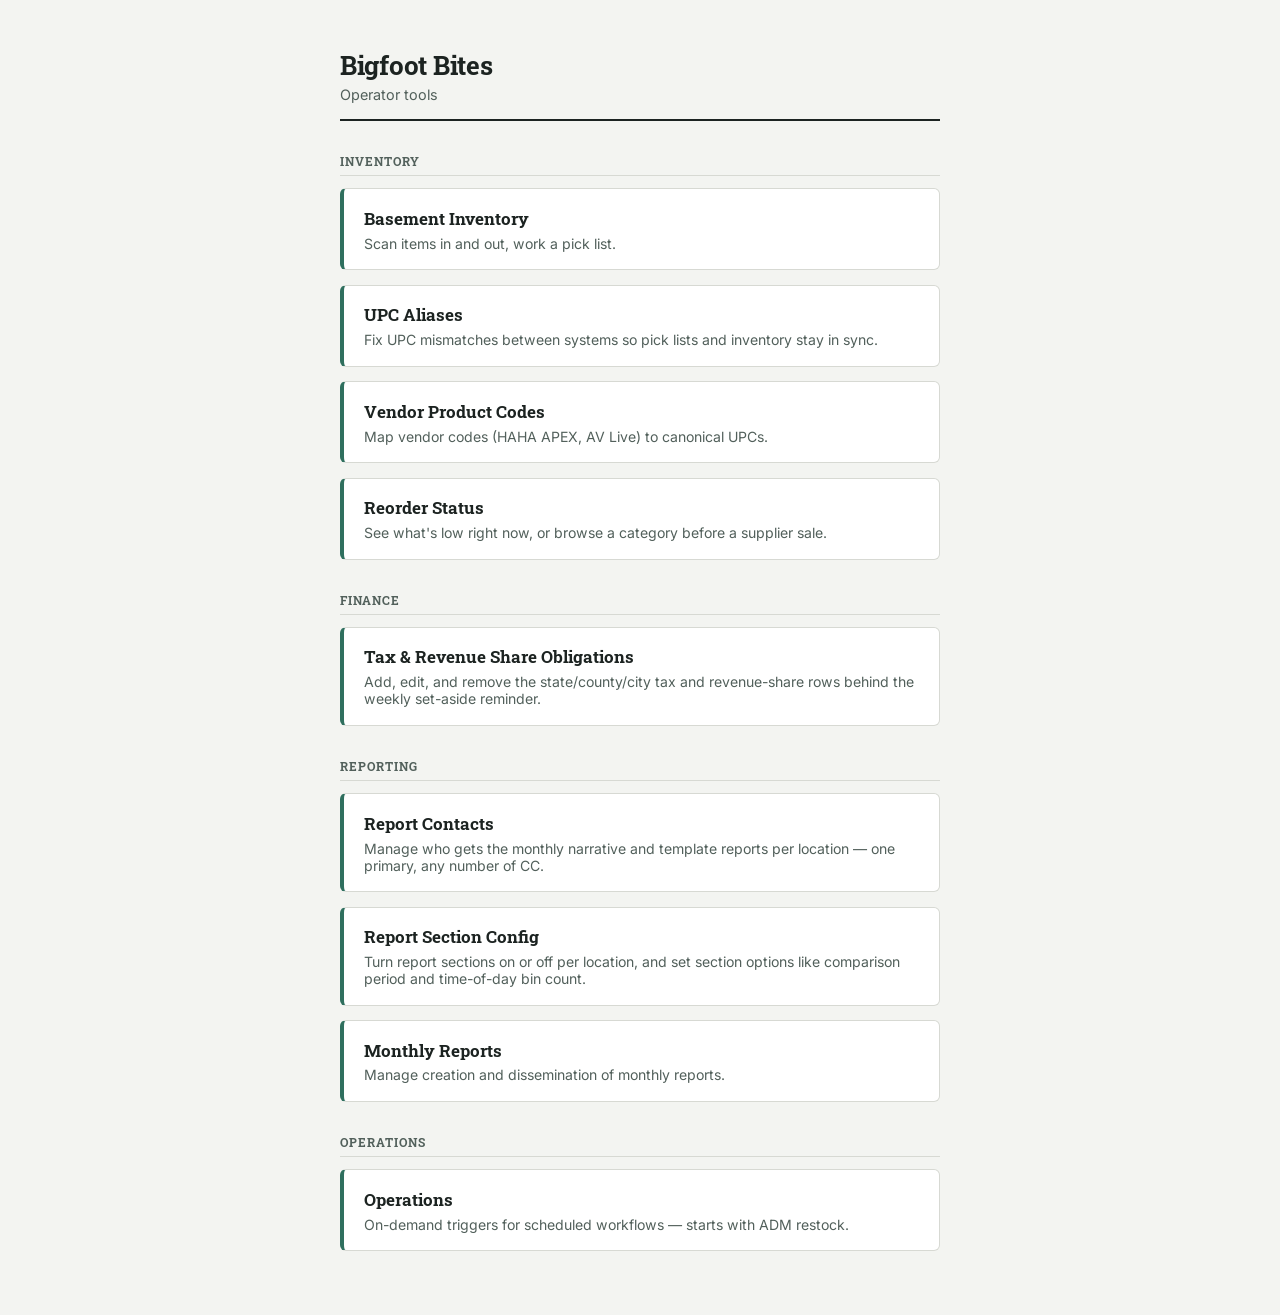
==== index.html @ 2b45f6a3 "Update vendor product mapping link in index.html" ====
<!DOCTYPE html>
<html lang="en">
<head>
<meta charset="UTF-8">
<meta name="viewport" content="width=device-width, initial-scale=1.0">
<title>Bigfoot Bites — Operator Tools</title>
<link rel="preconnect" href="https://fonts.googleapis.com">
<link href="https://fonts.googleapis.com/css2?family=Roboto+Slab:wght@500;700&family=Inter:wght@400;500;600&display=swap" rel="stylesheet">
<style>
  :root {
    --paper: #F3F4F1;
    --ink: #1C2321;
    --ink-soft: #52605B;
    --rule: #D7D9D3;
    --ledger-green: #2F6F5E;
    --ledger-green-soft: #E4EEEA;
  }
  * { box-sizing: border-box; }
  body {
    margin: 0;
    background: var(--paper);
    color: var(--ink);
    font-family: 'Inter', -apple-system, BlinkMacSystemFont, sans-serif;
    -webkit-font-smoothing: antialiased;
  }
  main {
    max-width: 640px;
    margin: 0 auto;
    padding: 3rem 1.25rem 4rem;
  }
  header {
    margin-bottom: 2rem;
    border-bottom: 2px solid var(--ink);
    padding-bottom: 1rem;
  }
  h1 {
    font-family: 'Roboto Slab', serif;
    font-weight: 700;
    font-size: 1.6rem;
    margin: 0 0 0.25rem;
    letter-spacing: -0.01em;
  }
  .subtitle { color: var(--ink-soft); font-size: 0.9rem; }
  section.category {
    margin-bottom: 2rem;
  }
  section.category:last-of-type {
    margin-bottom: 0;
  }
  h2.category-title {
    font-family: 'Roboto Slab', serif;
    font-weight: 700;
    font-size: 0.78rem;
    text-transform: uppercase;
    letter-spacing: 0.08em;
    color: var(--ink-soft);
    margin: 0 0 0.75rem;
    padding-bottom: 0.4rem;
    border-bottom: 1px solid var(--rule);
  }
  .tools { display: flex; flex-direction: column; gap: 0.9rem; }
  a.tool-card {
    display: block;
    background: #fff;
    border: 1px solid var(--rule);
    border-left: 4px solid var(--ledger-green);
    border-radius: 6px;
    padding: 1.1rem 1.25rem;
    text-decoration: none;
    color: var(--ink);
    transition: background 0.15s ease;
  }
  a.tool-card:hover { background: var(--ledger-green-soft); }
  a.tool-card:focus-visible { outline: 2px solid var(--ledger-green); outline-offset: 2px; }
  .tool-name {
    font-family: 'Roboto Slab', serif;
    font-weight: 700;
    font-size: 1.05rem;
    margin-bottom: 0.3rem;
  }
  .tool-desc { font-size: 0.88rem; color: var(--ink-soft); }
  @media (prefers-reduced-motion: reduce) { * { transition: none !important; } }
</style>
</head>
<body>
<main>
  <header>
    <h1>Bigfoot Bites</h1>
    <div class="subtitle">Operator tools</div>
  </header>

  <section class="category">
    <h2 class="category-title">Inventory</h2>
    <div class="tools">
      <a class="tool-card" href="https://bigfootbitesvending-eng.github.io/basement-inventory/">
        <div class="tool-name">Basement Inventory</div>
        <div class="tool-desc">Scan items in and out, work a pick list.</div>
      </a>
      <a class="tool-card" href="https://bigfootbitesvending-eng.github.io/basement-inventory/upc-aliases.html">
        <div class="tool-name">UPC Aliases</div>
        <div class="tool-desc">Fix UPC mismatches between systems so pick lists and inventory stay in sync.</div>
      </a>
      <a class="tool-card" href="https://bigfootbitesvending-eng.github.io/basement-inventory/vendor-product-mapping/">
        <div class="tool-name">Vendor Product Codes</div>
        <div class="tool-desc">Map vendor codes (HAHA APEX, AV Live) to canonical UPCs.</div>
      </a>
      <a class="tool-card" href="https://bigfootbitesvending-eng.github.io/basement-inventory/reorder-status/">
        <div class="tool-name">Reorder Status</div>
        <div class="tool-desc">See what's low right now, or browse a category before a supplier sale.</div>
      </a>
    </div>
  </section>

  <section class="category">
    <h2 class="category-title">Finance</h2>
    <div class="tools">
      <a class="tool-card" href="https://bigfootbitesvending-eng.github.io/tax-obligations/">
        <div class="tool-name">Tax &amp; Revenue Share Obligations</div>
        <div class="tool-desc">Add, edit, and remove the state/county/city tax and revenue-share rows behind the weekly set-aside reminder.</div>
      </a>
    </div>
  </section>

  <section class="category">
    <h2 class="category-title">Reporting</h2>
    <div class="tools">
      <a class="tool-card" href="https://bigfootbitesvending-eng.github.io/reporting/report-contacts/">
        <div class="tool-name">Report Contacts</div>
        <div class="tool-desc">Manage who gets the monthly narrative and template reports per location — one primary, any number of CC.</div>
      </a>
      <a class="tool-card" href="https://bigfootbitesvending-eng.github.io/reporting/report-config/">
        <div class="tool-name">Report Section Config</div>
        <div class="tool-desc">Turn report sections on or off per location, and set section options like comparison period and time-of-day bin count.</div>
      </a>
      <a class="tool-card" href="https://bigfootbitesvending-eng.github.io/reporting/list/">
        <div class="tool-name">Monthly Reports</div>
        <div class="tool-desc">Manage creation and dissemination of monthly reports.</div>
      </a>
    </div>
  </section>

  <section class="category">
    <h2 class="category-title">Operations</h2>
    <div class="tools">
      <a class="tool-card" href="https://bigfootbitesvending-eng.github.io/operations/">
        <div class="tool-name">Operations</div>
        <div class="tool-desc">On-demand triggers for scheduled workflows — starts with ADM restock.</div>
      </a>
    </div>
  </section>
</main>
</body>
</html>
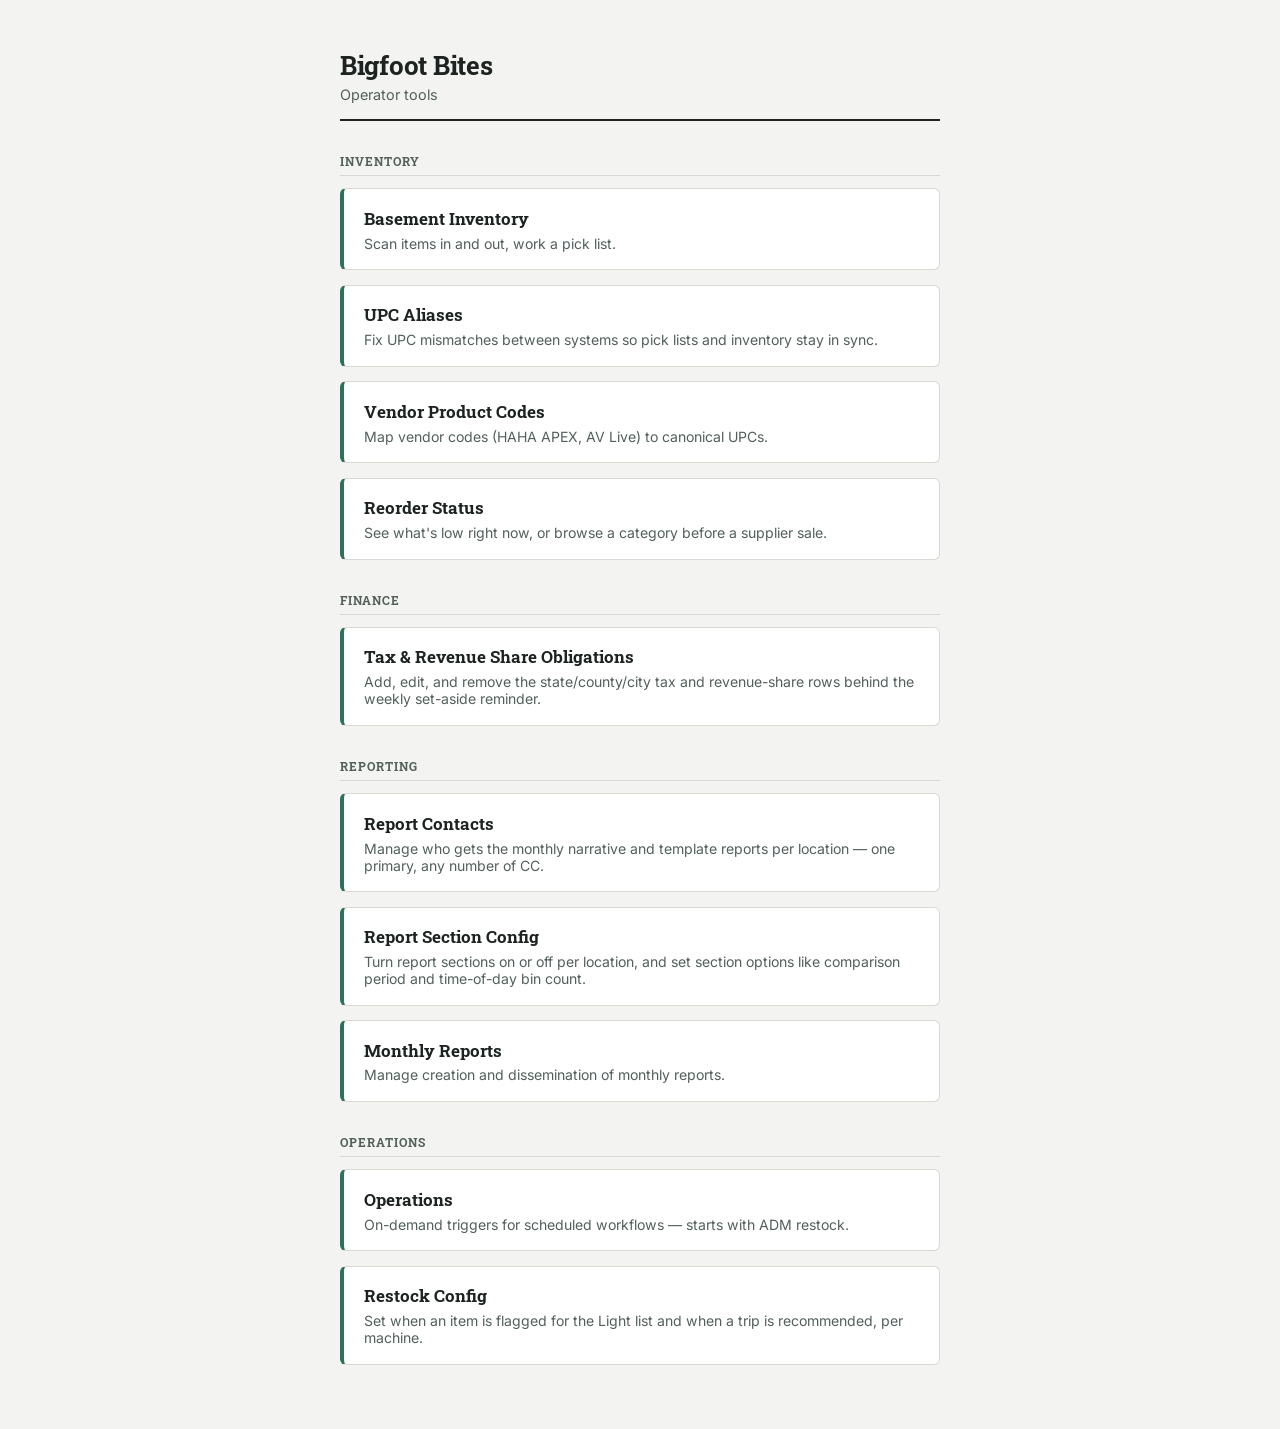
==== commit a4ab498d: "Add Restock Config tool card to index.html Added a new tool card for Restock Config with description" ====
--- a/index.html
+++ b/index.html
@@ -146,6 +146,10 @@
         <div class="tool-name">Operations</div>
         <div class="tool-desc">On-demand triggers for scheduled workflows — starts with ADM restock.</div>
       </a>
+      <a class="tool-card" href="https://bigfootbitesvending-eng.github.io/basement-inventory/restock-config/">
+        <div class="tool-name">Restock Config</div>
+        <div class="tool-desc">Set when an item is flagged for the Light list and when a trip is recommended, per machine.</div>
+      </a>
     </div>
   </section>
 </main>
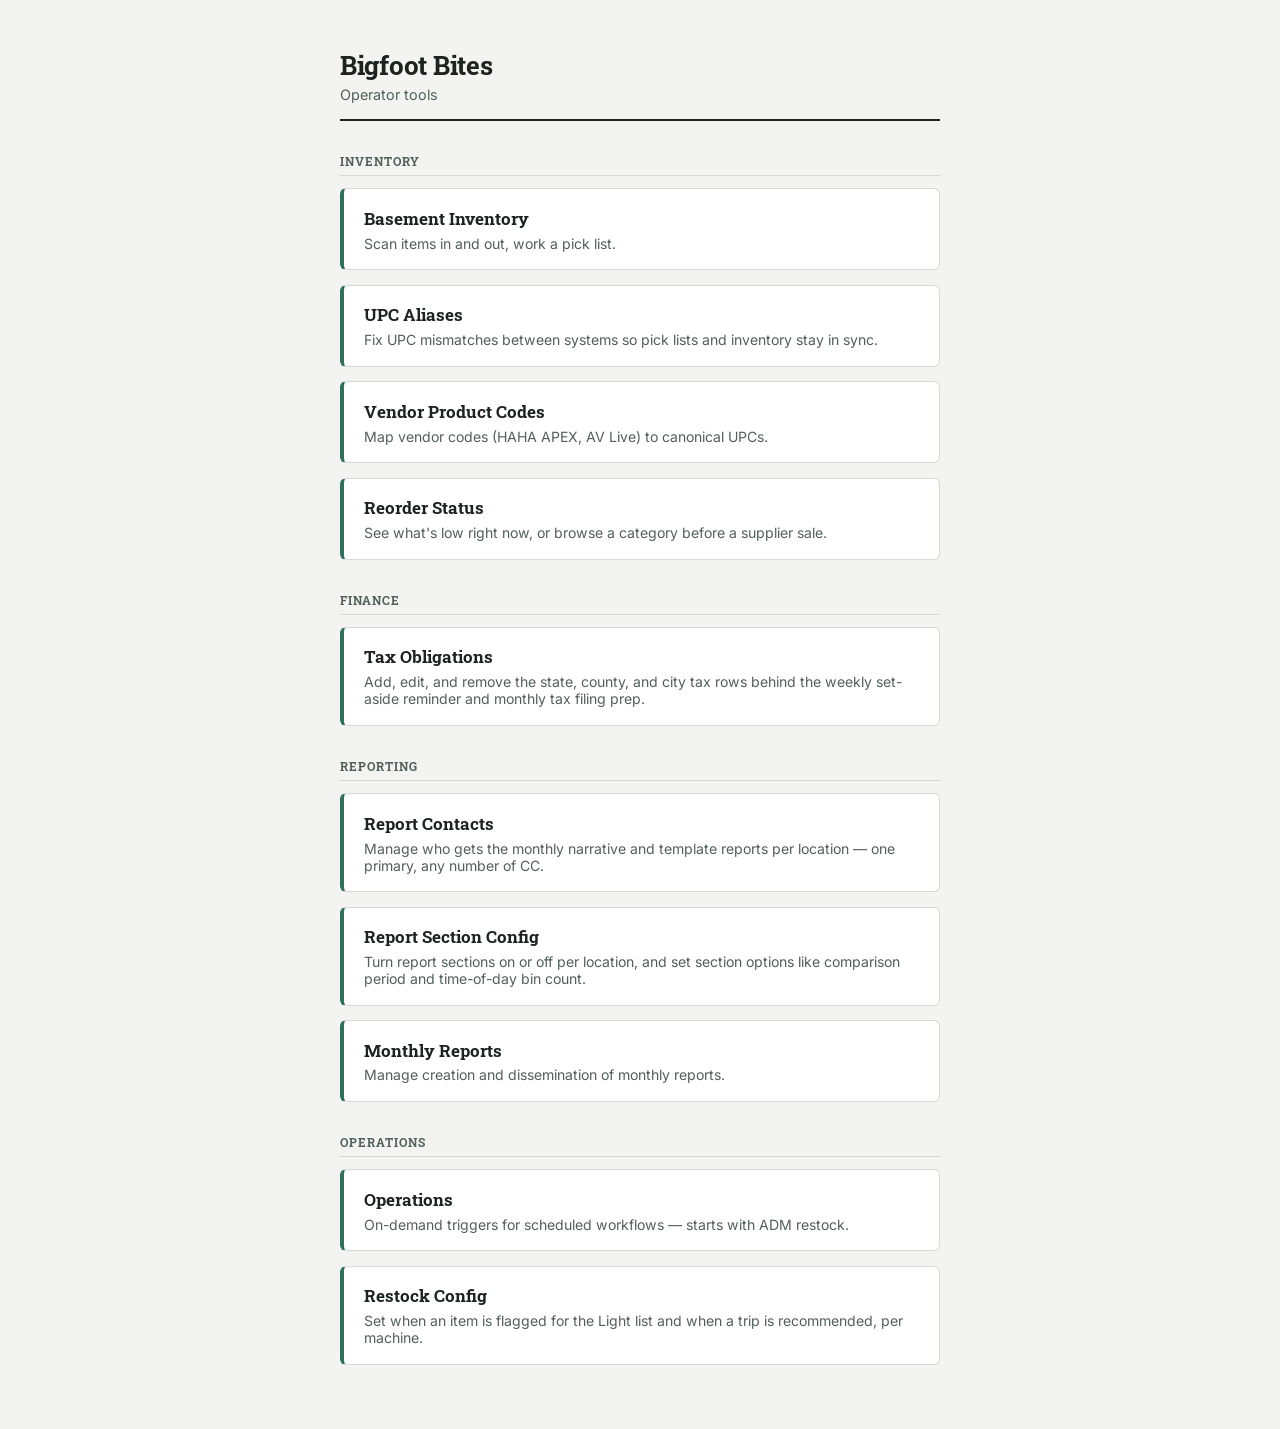
==== commit ab4bb94b: "Update Tax Obligations link and description" ====
--- a/index.html
+++ b/index.html
@@ -114,9 +114,9 @@
   <section class="category">
     <h2 class="category-title">Finance</h2>
     <div class="tools">
-      <a class="tool-card" href="https://bigfootbitesvending-eng.github.io/tax-obligations/">
-        <div class="tool-name">Tax &amp; Revenue Share Obligations</div>
-        <div class="tool-desc">Add, edit, and remove the state/county/city tax and revenue-share rows behind the weekly set-aside reminder.</div>
+      <a class="tool-card" href="https://bigfootbitesvending-eng.github.io/obligations/tax/">
+        <div class="tool-name">Tax Obligations</div>
+        <div class="tool-desc">Add, edit, and remove the state, county, and city tax rows behind the weekly set-aside reminder and monthly tax filing prep.</div>
       </a>
     </div>
   </section>
@@ -146,7 +146,7 @@
         <div class="tool-name">Operations</div>
         <div class="tool-desc">On-demand triggers for scheduled workflows — starts with ADM restock.</div>
       </a>
-      <a class="tool-card" href="https://bigfootbitesvending-eng.github.io/basement-inventory/restock-config/">
+      <a class="tool-card" href="https://bigfootbitesvending-eng.github.io/operations/restock-config/">
         <div class="tool-name">Restock Config</div>
         <div class="tool-desc">Set when an item is flagged for the Light list and when a trip is recommended, per machine.</div>
       </a>
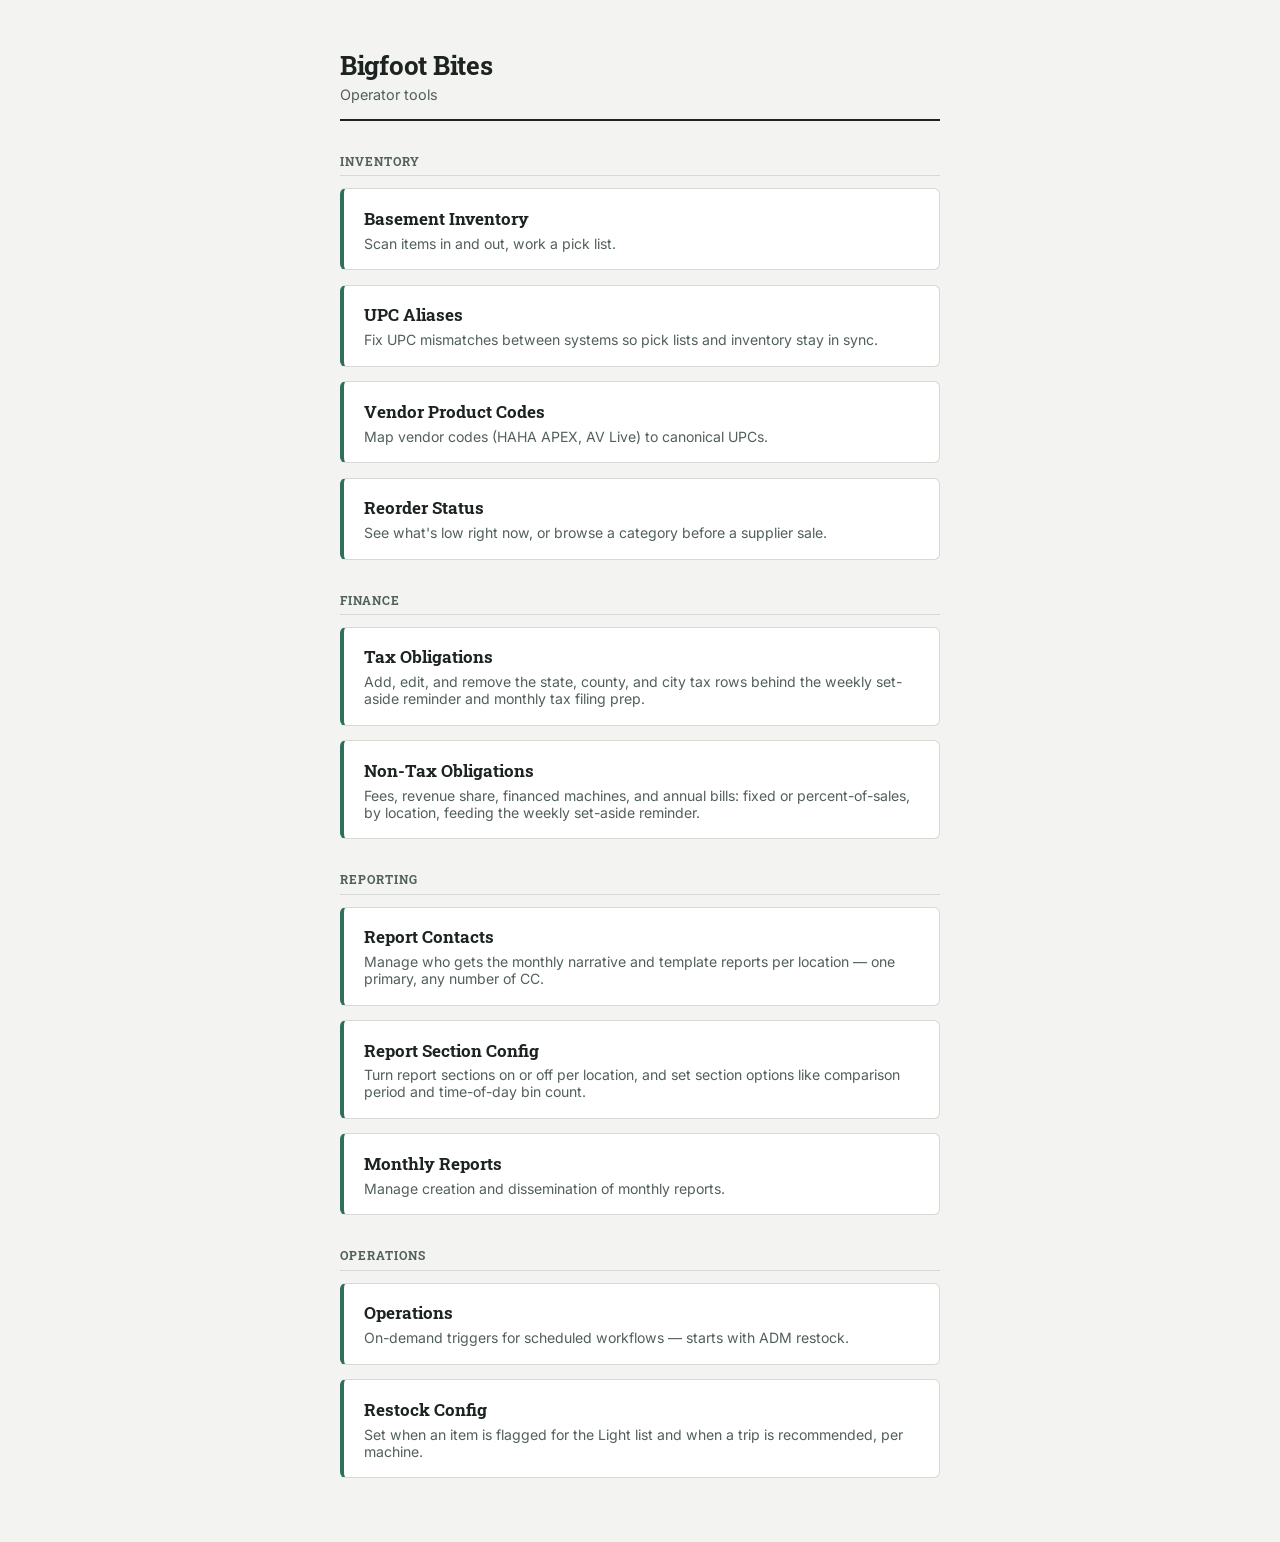
==== commit a1d4e688: "Add Non-Tax Obligations tool card to index.html" ====
--- a/index.html
+++ b/index.html
@@ -118,6 +118,10 @@
         <div class="tool-name">Tax Obligations</div>
         <div class="tool-desc">Add, edit, and remove the state, county, and city tax rows behind the weekly set-aside reminder and monthly tax filing prep.</div>
       </a>
+      <a class="tool-card" href="https://bigfootbitesvending-eng.github.io/obligations/non-tax/">
+        <div class="tool-name">Non-Tax Obligations</div>
+        <div class="tool-desc">Fees, revenue share, financed machines, and annual bills: fixed or percent-of-sales, by location, feeding the weekly set-aside reminder.</div>
+      </a>
     </div>
   </section>
 
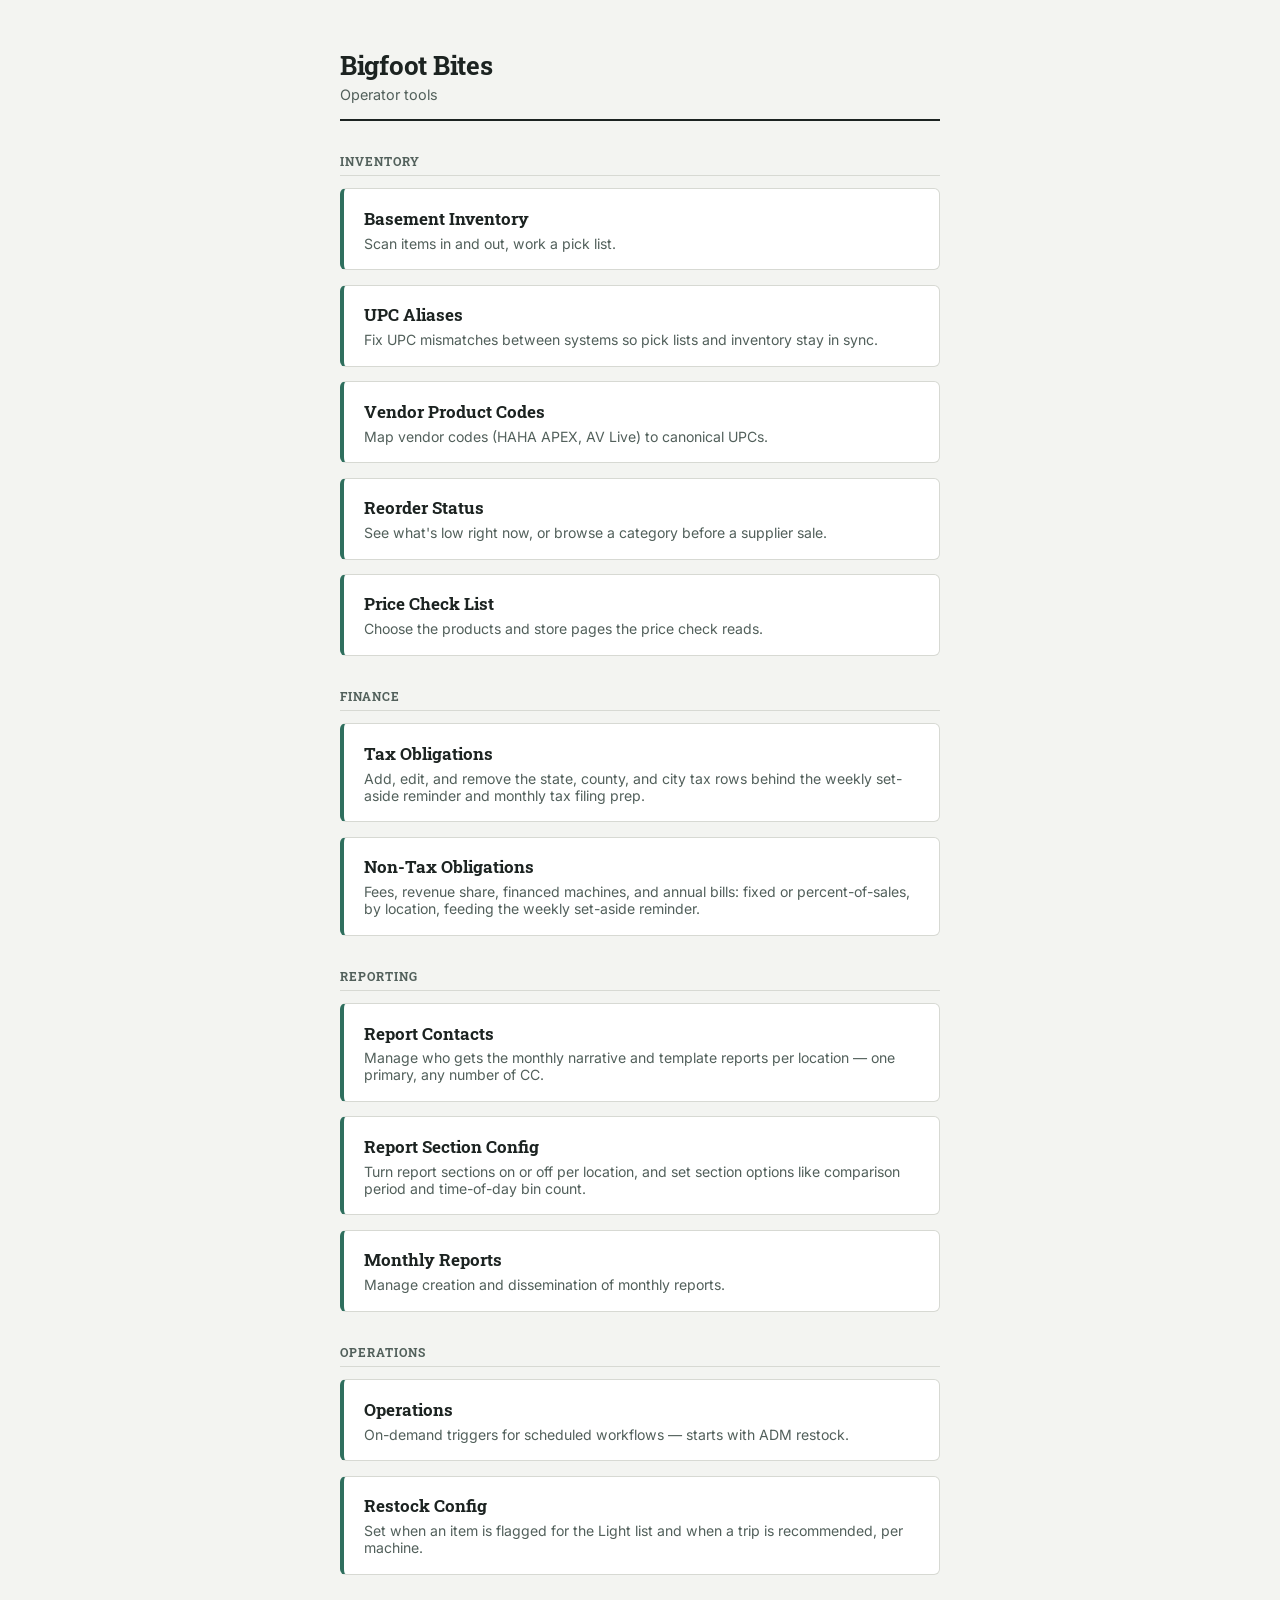
==== commit 73c53e6d: "PRD-007 CARTA: Randy sees which store has the lowest price per unit for each product on his list - P" ====
--- a/index.html
+++ b/index.html
@@ -6,41 +6,19 @@
 <title>Bigfoot Bites — Operator Tools</title>
 <link rel="preconnect" href="https://fonts.googleapis.com">
 <link href="https://fonts.googleapis.com/css2?family=Roboto+Slab:wght@500;700&family=Inter:wght@400;500;600&display=swap" rel="stylesheet">
+<link rel="stylesheet" href="/shared/styles.css">
+<link rel="stylesheet" href="/shared/components.css">
+<link rel="stylesheet" href="/shared/ledger.css">
 <style>
-  :root {
-    --paper: #F3F4F1;
-    --ink: #1C2321;
-    --ink-soft: #52605B;
-    --rule: #D7D9D3;
-    --ledger-green: #2F6F5E;
-    --ledger-green-soft: #E4EEEA;
-  }
-  * { box-sizing: border-box; }
-  body {
-    margin: 0;
-    background: var(--paper);
-    color: var(--ink);
-    font-family: 'Inter', -apple-system, BlinkMacSystemFont, sans-serif;
-    -webkit-font-smoothing: antialiased;
-  }
+
+  
   main {
     max-width: 640px;
     margin: 0 auto;
     padding: 3rem 1.25rem 4rem;
   }
-  header {
-    margin-bottom: 2rem;
-    border-bottom: 2px solid var(--ink);
-    padding-bottom: 1rem;
-  }
-  h1 {
-    font-family: 'Roboto Slab', serif;
-    font-weight: 700;
-    font-size: 1.6rem;
-    margin: 0 0 0.25rem;
-    letter-spacing: -0.01em;
-  }
-  .subtitle { color: var(--ink-soft); font-size: 0.9rem; }
+
+  
   section.category {
     margin-bottom: 2rem;
   }
@@ -58,7 +36,7 @@
     padding-bottom: 0.4rem;
     border-bottom: 1px solid var(--rule);
   }
-  .tools { display: flex; flex-direction: column; gap: 0.9rem; }
+  
   a.tool-card {
     display: block;
     background: #fff;
@@ -70,15 +48,9 @@
     color: var(--ink);
     transition: background 0.15s ease;
   }
-  a.tool-card:hover { background: var(--ledger-green-soft); }
+  
   a.tool-card:focus-visible { outline: 2px solid var(--ledger-green); outline-offset: 2px; }
-  .tool-name {
-    font-family: 'Roboto Slab', serif;
-    font-weight: 700;
-    font-size: 1.05rem;
-    margin-bottom: 0.3rem;
-  }
-  .tool-desc { font-size: 0.88rem; color: var(--ink-soft); }
+
   @media (prefers-reduced-motion: reduce) { * { transition: none !important; } }
 </style>
 </head>
@@ -107,6 +79,10 @@
       <a class="tool-card" href="https://bigfootbitesvending-eng.github.io/basement-inventory/reorder-status/">
         <div class="tool-name">Reorder Status</div>
         <div class="tool-desc">See what's low right now, or browse a category before a supplier sale.</div>
+      </a>
+      <a class="tool-card" href="https://bigfootbitesvending-eng.github.io/basement-inventory/price-check-list/">
+        <div class="tool-name">Price Check List</div>
+        <div class="tool-desc">Choose the products and store pages the price check reads.</div>
       </a>
     </div>
   </section>
--- a/shared/styles.css
+++ b/shared/styles.css
@@ -0,0 +1,60 @@
+/* ============================================================
+   Bigfoot Bites — Shared Design Tokens
+   Used across all operator tool pages (basement inventory, pick
+   list, tax obligations, report contacts, monthly reports, hub).
+   Component-level CSS (buttons, cards, badges, layout) stays local
+   to each page and references these tokens via var(--token-name)
+   rather than duplicating literal values, so a palette or font
+   change is a one-file edit instead of a per-page hunt.
+   ============================================================ */
+
+:root {
+  /* Base palette */
+  --paper: #F3F4F1;
+  --ink: #1C2321;
+  --ink-soft: #52605B;
+  --rule: #D7D9D3;
+
+  /* Accent */
+  --ledger-green: #2F6F5E;
+  --ledger-green-soft: #E4EEEA;
+
+  /* Status (shared because status badges are a reusable pattern —
+     report status today, plausibly order/procurement status later) */
+  --status-not-started: #B8B2A5;
+  --status-draft: #C98A2C;
+  --status-draft-soft: #FAF0DE;
+  --status-sent: #2F6F5E;
+  --status-error: #B23B3B;
+  --status-error-soft: #FBEAEA;
+
+  /* Destructive actions and inactive states, used by the table tools */
+  --danger: #B3492D;
+  --danger-soft: #F5E4DE;
+  --inactive: #9A8F7D;
+
+  /* Typography */
+  --font-display: 'Roboto Slab', serif;
+  --font-body: 'Inter', -apple-system, BlinkMacSystemFont, sans-serif;
+}
+
+* { box-sizing: border-box; }
+
+body {
+  margin: 0;
+  background: var(--paper);
+  color: var(--ink);
+  font-family: var(--font-body);
+  -webkit-font-smoothing: antialiased;
+}
+
+h1, h2, h3 {
+  font-family: var(--font-display);
+  font-weight: 700;
+  letter-spacing: -0.01em;
+  margin: 0;
+}
+
+@media (prefers-reduced-motion: reduce) {
+  * { transition: none !important; }
+}
--- a/shared/components.css
+++ b/shared/components.css
@@ -0,0 +1,31 @@
+/* ============================================================
+   Bigfoot Bites: shared components. Load after /shared/styles.css
+   on pages that use it. Colors fall back to their values so the
+   older pages, which don't load the tokens yet, still look right.
+   ============================================================ */
+
+html { scroll-padding-top: 5rem; }
+
+/* The message line (/shared/messages.js) */
+#bb-message {
+  position: sticky; top: 0; z-index: 30;
+  display: flex; align-items: flex-start; flex-wrap: wrap; gap: 0.25rem 0.75rem;
+  margin: 0 0 0.75rem; padding: 0.6rem 0.9rem;
+  border: 1px solid var(--rule, #D7D9D3); border-radius: 0 0 6px 6px;
+  background: #fff; color: var(--ink-soft, #52605B);
+  font-size: 0.9rem; line-height: 1.4; text-align: left;
+}
+#bb-message[hidden] { display: none; }
+#bb-message[data-kind="success"] { background: var(--ledger-green-soft, #E4EEEA); border-color: var(--ledger-green, #2F6F5E); color: #1F4A3E; }
+#bb-message[data-kind="error"] { background: var(--status-error-soft, #FBEAEA); border-color: var(--status-error, #B23B3B); color: #7A2E18; }
+body > #bb-message { max-width: 900px; margin: 0 auto 0.75rem; }
+#bb-message-text { flex: 1 1 12rem; min-width: 0; align-self: center; overflow-wrap: anywhere; white-space: pre-line; }
+#bb-message-text em { font-size: 0.8rem; }
+#bb-message button {
+  flex: 0 0 auto; min-height: 44px; padding: 0 0.3rem;
+  background: none; border: none; color: inherit;
+  font-family: inherit; font-size: 0.85rem; font-weight: 600; text-decoration: underline; cursor: pointer;
+}
+#bb-message button[hidden] { display: none; }
+#bb-message button[aria-disabled="true"] { opacity: 0.55; cursor: default; }
+#bb-message button:focus-visible { outline: 2px solid var(--ledger-green, #2F6F5E); outline-offset: 2px; }
--- a/shared/ledger.css
+++ b/shared/ledger.css
@@ -0,0 +1,19 @@
+/* ============================================================
+   Bigfoot Bites: the shared look of the Ledger pages (docs/style-guide.md). Load after
+   /shared/styles.css and /shared/components.css. A page's own <style> still wins.
+   ============================================================ */
+
+header { margin-bottom: 2rem; border-bottom: 2px solid var(--ink); padding-bottom: 1rem; }
+h1 { font-family: 'Roboto Slab', serif; font-weight: 700; font-size: 1.6rem; margin: 0 0 0.25rem; letter-spacing: -0.01em; }
+.subtitle { color: var(--ink-soft); font-size: 0.9rem; }
+.tools { display: flex; flex-direction: column; gap: 0.9rem; }
+a.tool-card:hover { background: var(--ledger-green-soft); }
+.tool-name { font-family: 'Roboto Slab', serif; font-weight: 700; font-size: 1.05rem; margin-bottom: 0.3rem; }
+.tool-desc { font-size: 0.88rem; color: var(--ink-soft); }
+.back-link { display: inline-block; margin-bottom: 1rem; font-size: 0.85rem; color: var(--ink-soft); text-decoration: none; }
+.back-link:hover { color: var(--ledger-green); text-decoration: underline; }
+.back-link:focus-visible { outline: 2px solid var(--ledger-green); outline-offset: 2px; }
+.breadcrumb:hover { color: var(--ledger-green); }
+.breadcrumb:focus-visible { outline: 2px solid var(--ledger-green); outline-offset: 2px; }
+.chip-bar { display: flex; gap: 0.5rem; flex-wrap: wrap; padding-bottom: 0.5rem; margin-bottom: 1rem; }
+.chip[aria-pressed="true"] { background: var(--ledger-green); border-color: var(--ledger-green); color: #fff; }
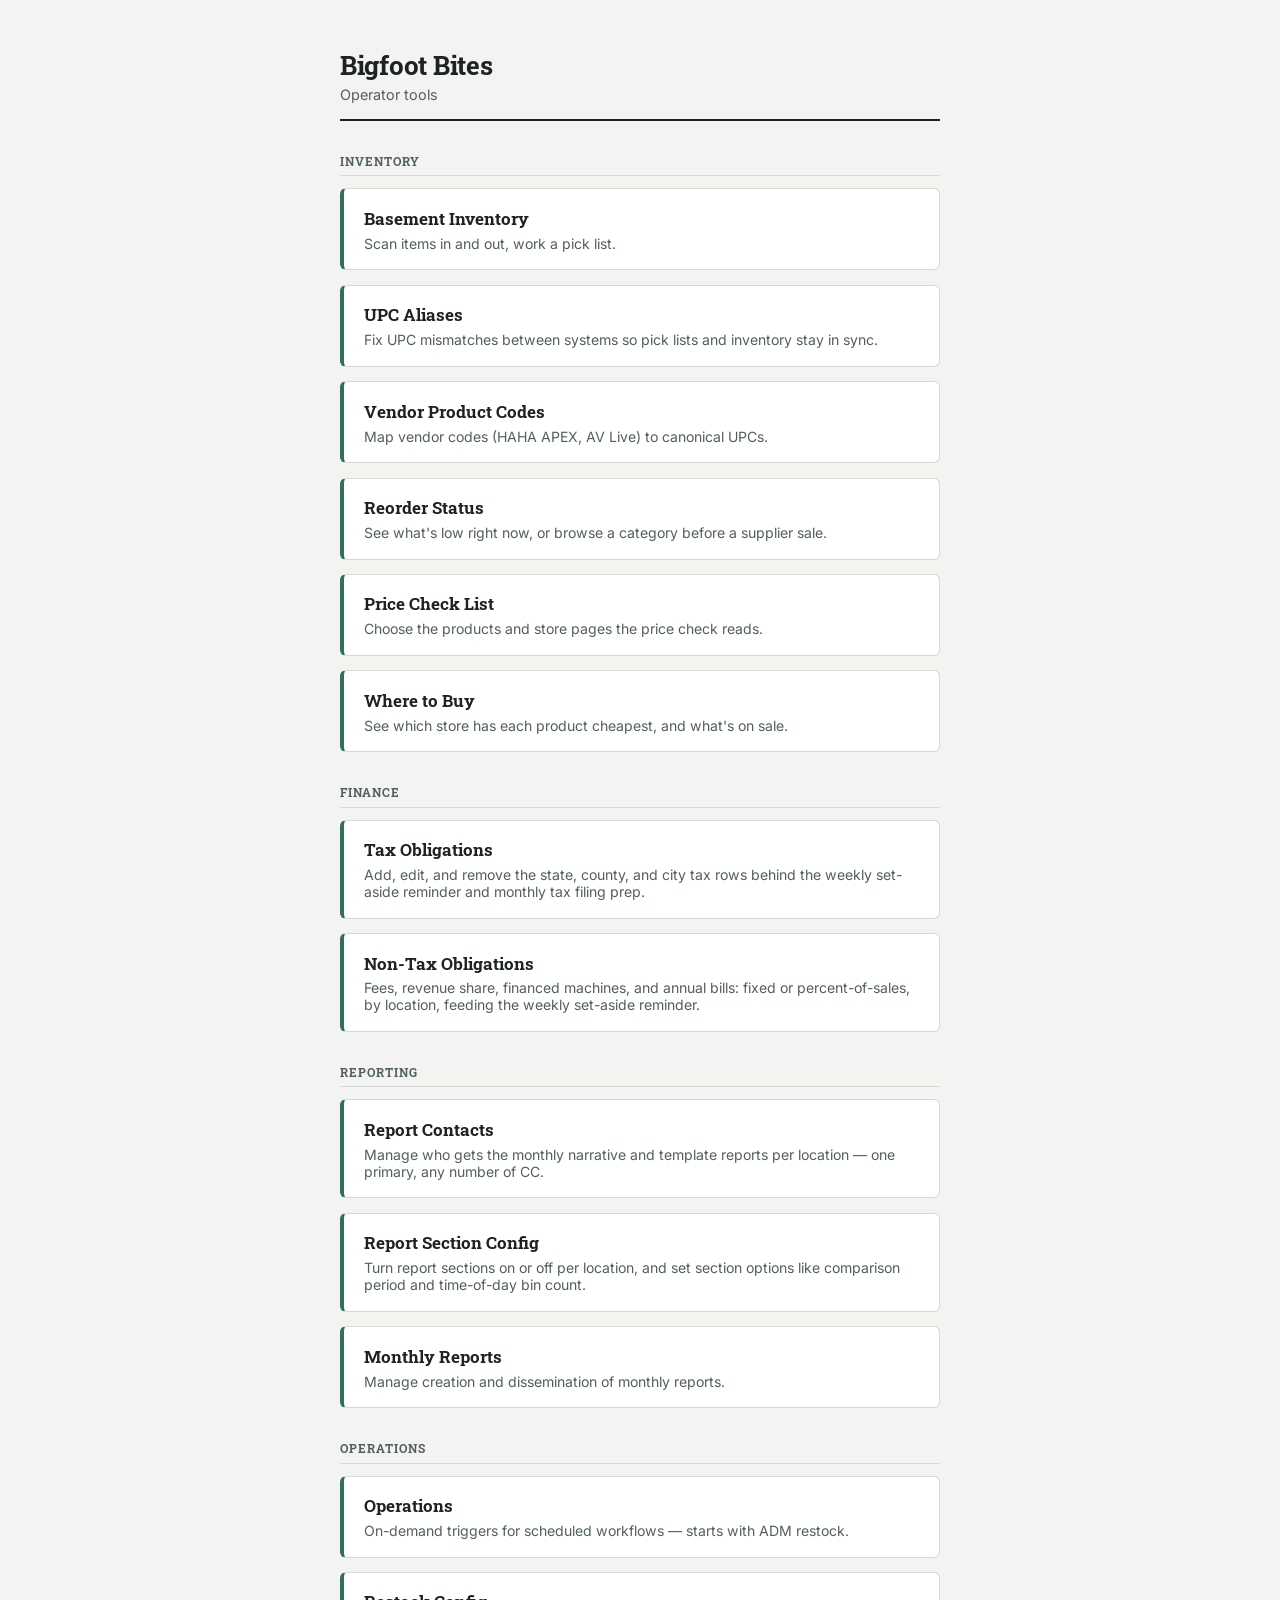
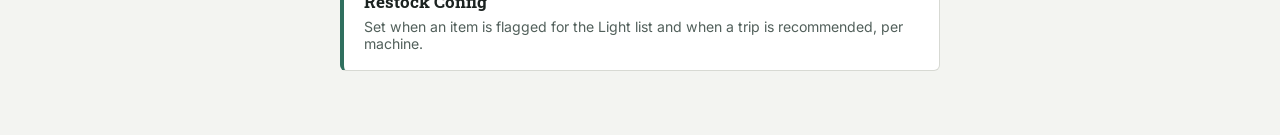
==== commit 7e9a263e: "PRD-007 CARTA: Randy sees which store has the lowest price per unit for each product on his list - W" ====
--- a/index.html
+++ b/index.html
@@ -84,6 +84,10 @@
         <div class="tool-name">Price Check List</div>
         <div class="tool-desc">Choose the products and store pages the price check reads.</div>
       </a>
+      <a class="tool-card" href="https://bigfootbitesvending-eng.github.io/basement-inventory/where-to-buy/">
+        <div class="tool-name">Where to Buy</div>
+        <div class="tool-desc">See which store has each product cheapest, and what's on sale.</div>
+      </a>
     </div>
   </section>
 
